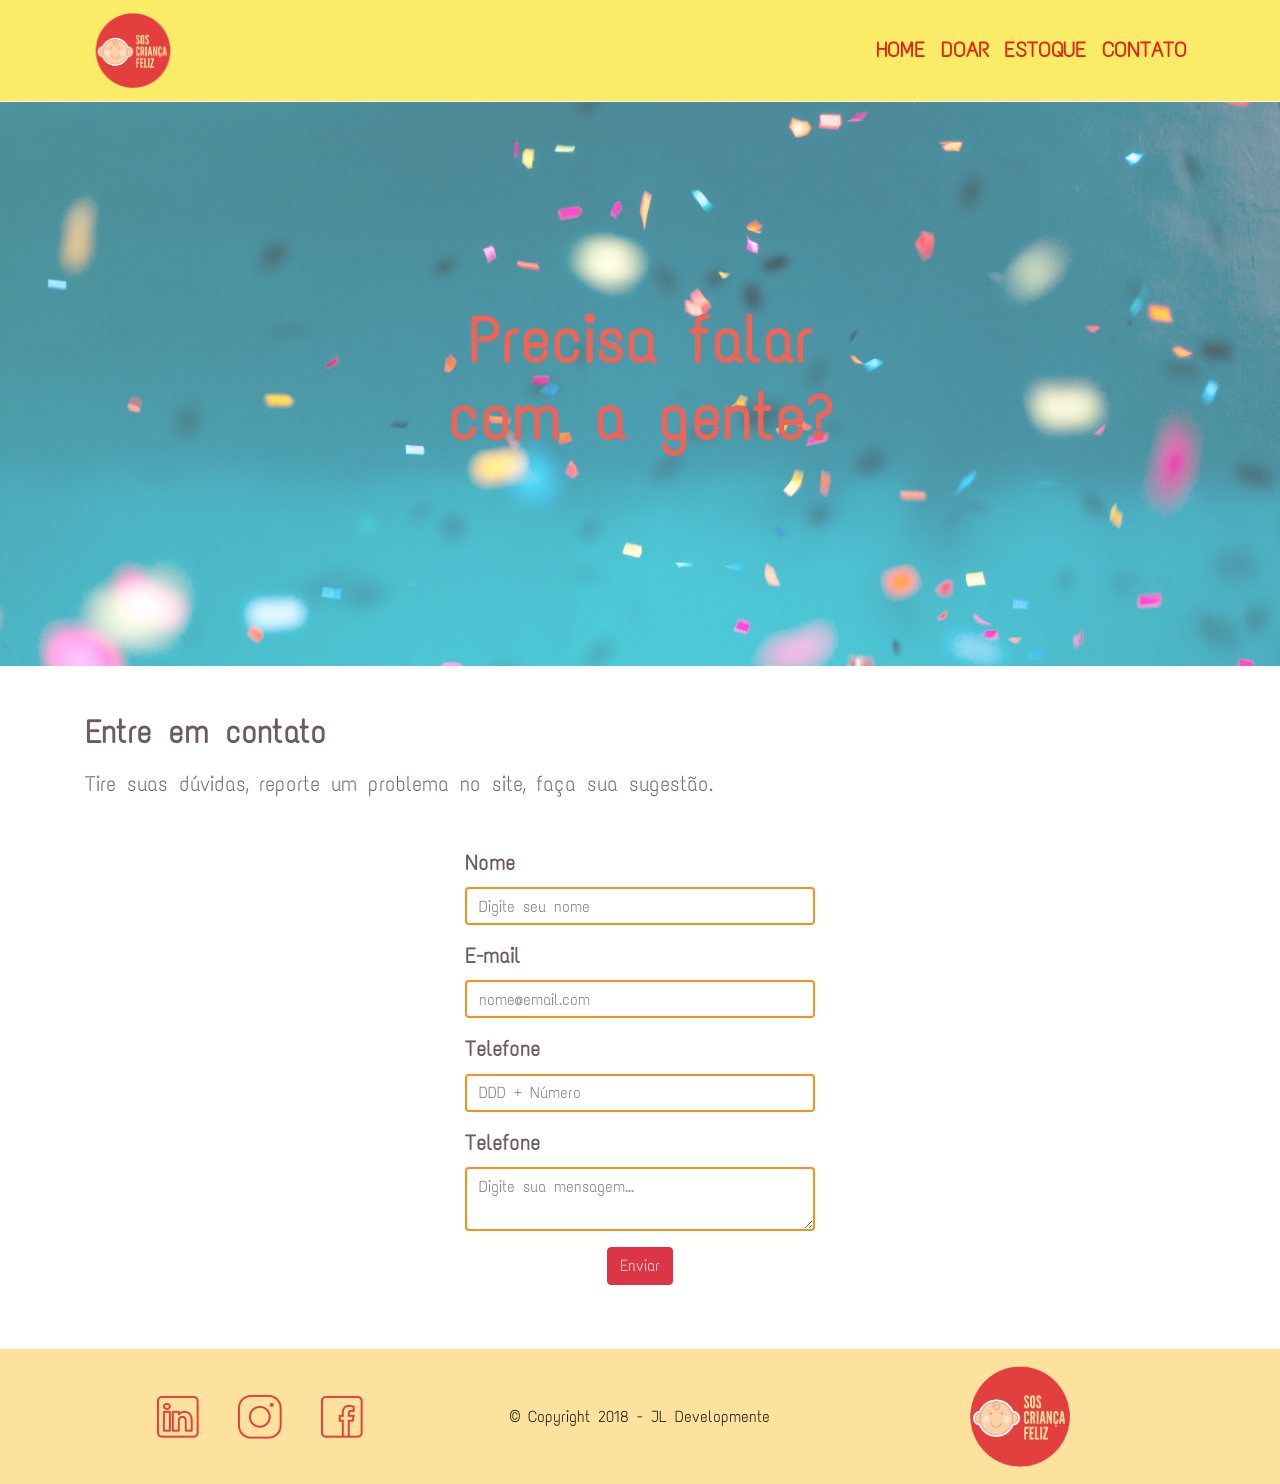
==== contato.html @ 27eb4225 "Desenvolvimento do site SOS Criança Feliz, como projeto fina do Bootcamp da Reprograma." ====
<!DOCTYPE html>
<html lang="pt-br">

<head>
    <meta charset="utf-8" />
    <meta http-equiv="X-UA-Compatible" content="IE=edge">
    <meta name="viewport" content="width=device-width, initial-scale=1">
    <title>SOS Criança Feliz</title>
    <link rel="stylesheet" type="text/css" media="screen" href="./css/bootstrap.min.css" />
    <link rel="stylesheet" href="./css/style.css">
    <link href="https://fonts.googleapis.com/css?family=Text+Me+One" rel="stylesheet">
    <link rel="apple-touch-icon" sizes="180x180" href="./assets/apple-touch-icon.png">
    <link rel="icon" type="image/png" sizes="32x32" href="./assets/favicon-32x32.png">
    <link rel="icon" type="image/png" sizes="16x16" href="./assets/favicon-16x16.png">
    <link rel="manifest" href="./assets/site.webmanifest">
    <link rel="mask-icon" href="./assets/safari-pinned-tab.svg" color="#fbec68">
    <meta name="msapplication-TileColor" content="#fbec68">
    <meta name="theme-color" content="#ffffff">
</head>

<body>
    <nav class="nav-primary navbar navbar-expand-lg nav__sos   fixed-top">
        <div class="container">
            <a class="navbar-brand" href="#home"><img src="assets/logo-sos.png" alt="Logo do SOS Criança Feliz"></a>
            <button class="navbar-toggler button-nav-sos" type="button" data-toggle="collapse" data-target="#navbarNavDropdown"
                aria-controls="navbarNavDropdown" aria-expanded="false" aria-label="Toggle navigation">
                <span><img class="navbar-toggler-icon" src="./assets/menu.png" alt="icone do menu"></span>
            </button>
            <div class="collapse navbar-collapse justify-content-end" id="navbarNavDropdown">
                <ul class="navbar-nav">
                    <li class="nav-item">
                        <a class="nav-link" href="./index.html" id="home">Home </a>
                    </li>
                    <li class="nav-item">
                        <a class="nav-link" href="./doar.html" id="doar">Doar</a>
                    </li>
                    <li class="nav-item">
                        <a class="nav-link" href="./estoque.html" id="estoque">Estoque</a>
                    </li>
                    <li class="nav-item">
                        <a class="nav-link" href="./contato.html" id="contato">Contato <span class="sr-only">(current)</span></a>
                    </li>
                </ul>
            </div>
        </div>
    </nav>
    <header class="header-contato">
        <h1>Precisa falar <br>com a gente?</h1>
    </header>
    <main>
        <section class="contato my-5">
            <div class="container">
                <h2 class="mb-3"><strong>Entre em contato</strong></h2>
                <p>Tire suas dúvidas, reporte um problema no site, faça sua sugestão.</p>
                <form class="row flex-column contato-sos mt-5">
                    <div class=" col-lg-4 form-group">
                        <label for="formGroupExampleInput">Nome</label>
                        <input type="text" class="form-control" id="formGroupExampleInput" placeholder="Digite seu nome">
                    </div>
                    <div class="col-lg-4 form-group">
                        <label for="formGroupExampleInput2">E-mail</label>
                        <input type="text" class="form-control" id="formGroupExampleInput2" placeholder="nome@email.com">
                    </div>
                    <div class="col-lg-4 form-group">
                        <label for="formGroupExampleInput2">Telefone</label>
                        <input type="text" class="form-control" id="formGroupExampleInput3" placeholder="DDD + Número">
                    </div>
                    <div class="col-lg-4 form-group">
                        <label for="formGroupExampleInput2">Telefone</label>
                        <textarea type="text" class="form-control" id="formGroupExampleInput3" placeholder="Digite sua mensagem..."></textarea>
                    </div>
                    <div class="form-group">
                            <button class="btn btn-danger" type="submit">Enviar</button>
                    </div>

                </form>
            </div>
        </section>
    </main>
    <footer class="footer-sos">
        <div class="container">
            <div class="row flex-wrap my-2">
                <div class="col-sm footer-icons my-2">
                    <a href="#"><img src="./assets/icone-linkedin.png" alt="Icone do Linkedin" target="blank"></a>
                    <a href="https://www.instagram.com/sianeleal/"><img src="./assets/icone-instagram.png" alt="Icone do Instagram"
                            target="blank"></a>
                    <a href="#"><img src="./assets/icone-facebook.png" alt="Icone do Facebook" target="blank"></a>
                </div>
                <div class="col-sm my-2 footer-icons">
                    <p>© Copyright 2018 - <a href="http://jldevelopment.netlify.com" target="blank">JL Developmente</a></p>
                </div>
                <div class="col-sm my-2">
                    <a class="footer-logo" href="./index.html"><img src="./assets/logo-sos.png" alt="Logo do SOS Criança Feliz"></a>
                </div>
            </div>
        </div>
    </footer>
    <script src="js/jquery.slim.min.js"></script>
    <script src="js/jquery.validate.min.js"></script>
    <script src="js/bootstrap.min.js"></script>
    <script src="js/script.js"></script>
</body>

</html>
---- css/style.css ----
body {
    font-family: 'Text Me One', sans-serif;
    color: #6b5b5b;
    font-size: 1.3rem;
}

/* Página Home */
.nav__sos {
    background: #FBEC68;
}

.nav__sos img{
    width: 6rem;
}

.nav__sos a{
    color: #E32414;
    font-weight: bold;
    text-transform: uppercase;
}

.button-nav-sos {
    color: #E32414;
}

.button-nav-sos img{
    width: 40px;
    height: 50px;
}

.header-sos img{
    height: 37rem;
    opacity: 0.50;
}

.header-sos h2{
    color: #E32414;
    font-size: 4rem;
    margin-bottom: 2rem;
    font-weight: bold;
}
.header-sos h1{
    color: #FBEC68;
    font-size: 4rem;
    margin-bottom: 2rem;
    font-weight: bold;
}

.header-sos h3{
    color: #E32414;
    font-size: 2rem;
    margin-bottom: 2rem;
    font-weight: bold;
}

.btn-sos a{
    color: #ffffff;
    font-size: 2rem;
    background-color: #F49219;
    padding: 0.8rem;
    border: 1px solid #F49219;
    border-radius: 0.5rem;
    text-transform: uppercase;
    text-decoration: none;
    font-weight: bold;
}

.btn-sos a:hover {
    color: #F49219;
    background: #ffffff;
}

.historia p{
    margin: 0;
}

.historia-img{
    text-align: center;
    padding: 0;
}

.historia-img img{
    width: 22rem;
}

.funcionamento {
    background: #F49219;
    justify-content: center;
}

.funcionamento-card {
    display: flex;
    justify-content: center;
    align-items: center;
    
}

.funcionamento-card h5{
    font-size: 3rem;
    font-weight: bold; 
}

.funcionamento-card img {
    width: 6rem;
    margin-top: 1.5rem;
    justify-content: center;
    
}

.card-sos {
    align-items: center;
    background: #F5EFBA;
    margin: 0;
    border: 1px solid #F5EFBA;
    border-radius: 1rem;
}

.text-sos{
    text-align: center;
}

.footer-sos {
    background: #FDE29E;
    padding: 0.1rem 0;
    text-align: center;
    color: #000000;
    vertical-align: middle;
}

.footer-sos a{
    text-decoration: none;
    color: #000000;
}

.footer-logo img {
    width: 8rem;
}

.footer-icons {
    display: flex;
    align-items: center;
    justify-content: center;
}

.footer-icons img{
    margin: 0 1rem;
}

.footer-icons p{
    font-size: 1rem;
    margin-bottom: 0;
}

/* Página Doar */

.header-doar {
    margin-top: 6.35rem;
    display: flex;
    justify-content: center;
    align-items: center;
    background-image: url("../assets/banner-doar.jpg");
    width: 100%;
    height: 35.3rem;
    opacity: 0.70;
    background-repeat: no-repeat;
    background-size: cover;
}

.header-doar h1 {
    text-align: center;
    vertical-align: middle;
    color: #E32414;
    font-weight: bold;
    font-size: 4rem;
}

.doacoes{
    display: flex;
    justify-content: center;
}

.doacoes-itens{
    text-align: center;
}

.doacoes-itens h5{
    font-size: 3.5rem;
    font-weight: bold;
}

.doacoes-itens span{
    font-size: 2rem;
    text-transform: uppercase;
}

.cards-doar {
    background: #F49219;
    justify-content: center;
    border-radius: 15rem;
}

/* Página Estoque */

.header-estoque {
    margin-top: 6.35rem;
    display: flex;
    justify-content: center;
    align-items: center;
    background-image: url("../assets/banner-estoque.jpg");
    width: 100%;
    height: 35.3rem;
    opacity: 0.70;
    background-repeat: no-repeat;
    background-size: cover;
}

.header-estoque h1 {
    text-align: center;
    vertical-align: middle;
    color: #E32414;
    font-weight: bold;
    font-size: 4rem;
}

.btn-estoque {
    background: #F49219;
}

.btn-estoque span{
    color: #ffffff;
    font-weight: bold;
    text-decoration: none;
}

.btn-estoque button:link{
    text-decoration: none;
}

.title-sos {
    font-weight: bold;
}

/* Página Contato */

.header-contato {
    margin-top: 6.35rem;
    display: flex;
    justify-content: center;
    align-items: center;
    background-image: url("../assets/banner-contato.jpg");
    width: 100%;
    height: 35.3rem;
    opacity: 0.70;
    background-repeat: no-repeat;
    background-size: cover;
}

.header-contato h1 {
    text-align: center;
    vertical-align: middle;
    color: #E32414;
    font-weight: bold;
    font-size: 4rem;
}

.contato-sos {
    display: flex;
    flex-direction: column;
    align-items: center;
}

.contato-sos label{
    font-weight: bold;
}

.contato-sos input {
    border: 2px solid #F49219;
}

.contato-sos textarea {
    border: 2px solid #F49219;
}
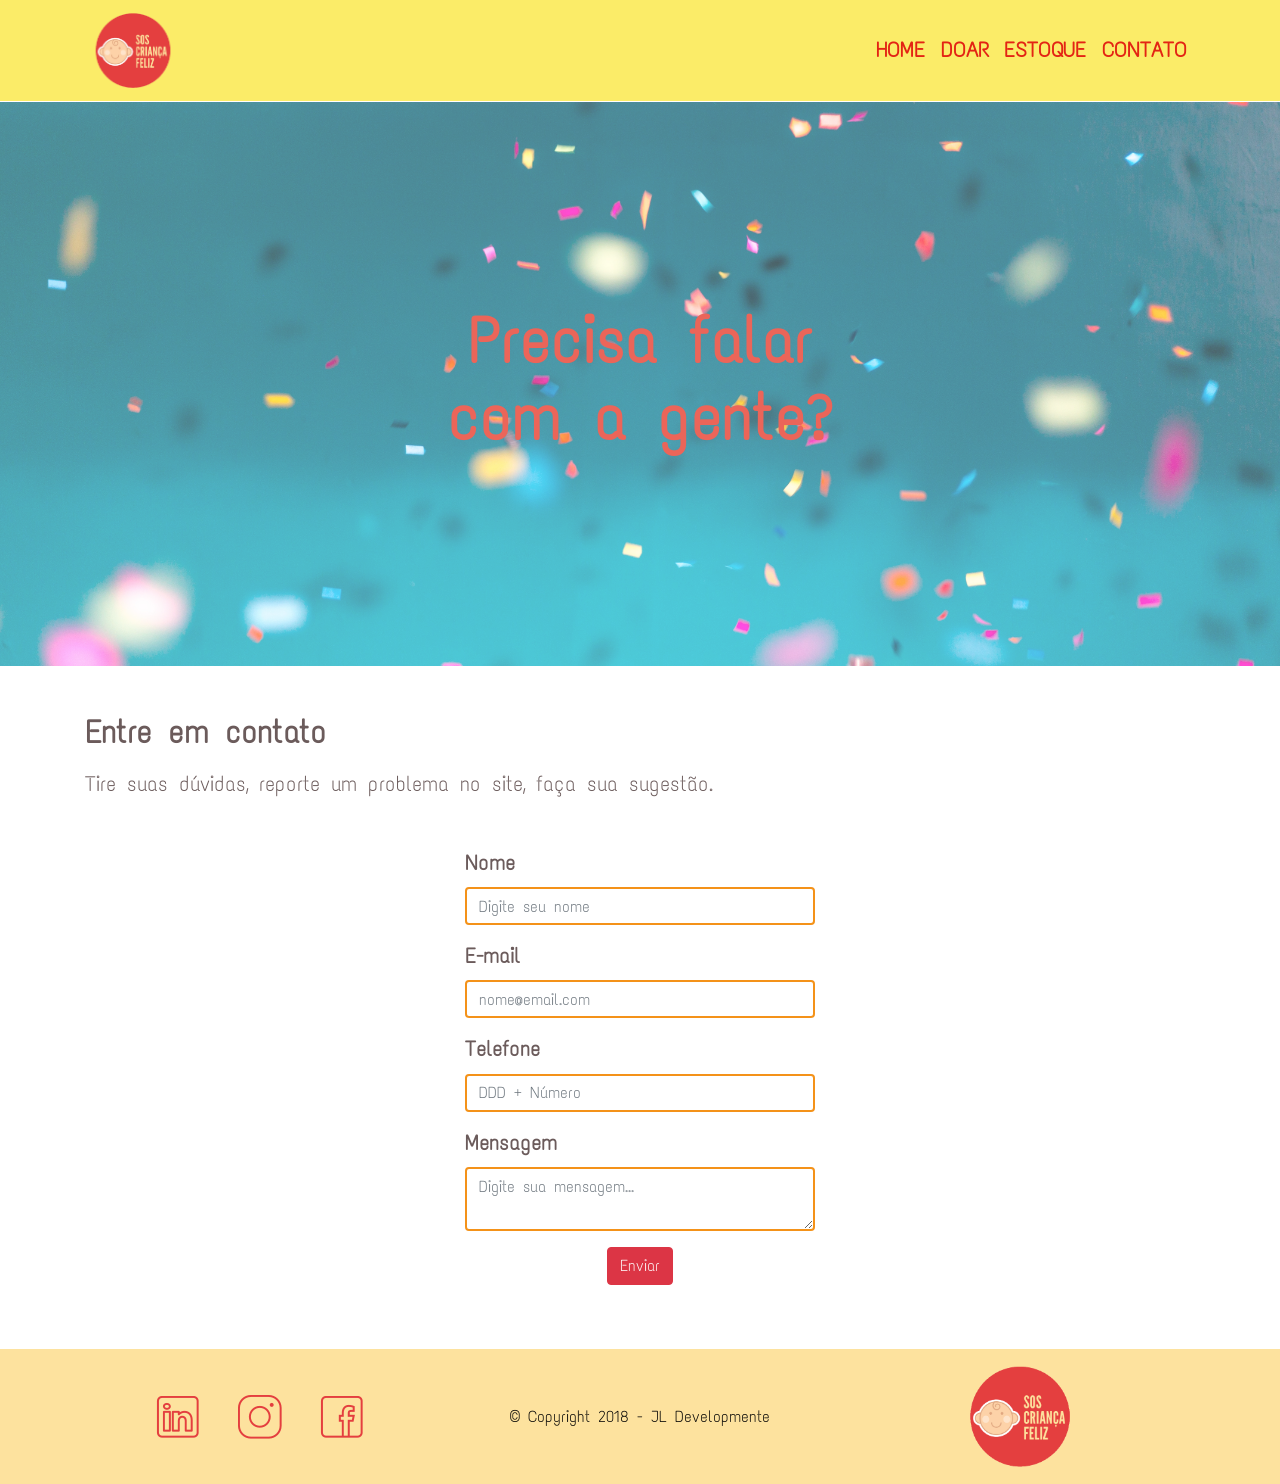
==== commit edb0aaf1: "Validação do formulário da página de contato." ====
--- a/contato.html
+++ b/contato.html
@@ -55,19 +55,19 @@
                 <form class="row flex-column contato-sos mt-5">
                     <div class=" col-lg-4 form-group">
                         <label for="formGroupExampleInput">Nome</label>
-                        <input type="text" class="form-control" id="formGroupExampleInput" placeholder="Digite seu nome">
+                        <input name="nome" type="text" class="form-control" id="formGroupExampleInput" placeholder="Digite seu nome">
                     </div>
                     <div class="col-lg-4 form-group">
                         <label for="formGroupExampleInput2">E-mail</label>
-                        <input type="text" class="form-control" id="formGroupExampleInput2" placeholder="nome@email.com">
+                        <input name="email" type="text" class="form-control" id="formGroupExampleInput2" placeholder="nome@email.com">
                     </div>
                     <div class="col-lg-4 form-group">
                         <label for="formGroupExampleInput2">Telefone</label>
-                        <input type="text" class="form-control" id="formGroupExampleInput3" placeholder="DDD + Número">
+                        <input name="telefone" type="text" class="form-control" id="formGroupExampleInput3" placeholder="DDD + Número">
                     </div>
                     <div class="col-lg-4 form-group">
-                        <label for="formGroupExampleInput2">Telefone</label>
-                        <textarea type="text" class="form-control" id="formGroupExampleInput3" placeholder="Digite sua mensagem..."></textarea>
+                        <label for="formGroupExampleInput2">Mensagem</label>
+                        <textarea name="mensagem" type="text" class="form-control" id="formGroupExampleInput3" placeholder="Digite sua mensagem..."></textarea>
                     </div>
                     <div class="form-group">
                             <button class="btn btn-danger" type="submit">Enviar</button>
--- a/css/style.css
+++ b/css/style.css
@@ -269,6 +269,12 @@
     align-items: center;
 }
 
+.contato-sos span {
+    color: #E32414;
+    font-weight: bold;
+    font-size: 0.8rem;
+}
+
 .contato-sos label{
     font-weight: bold;
 }
